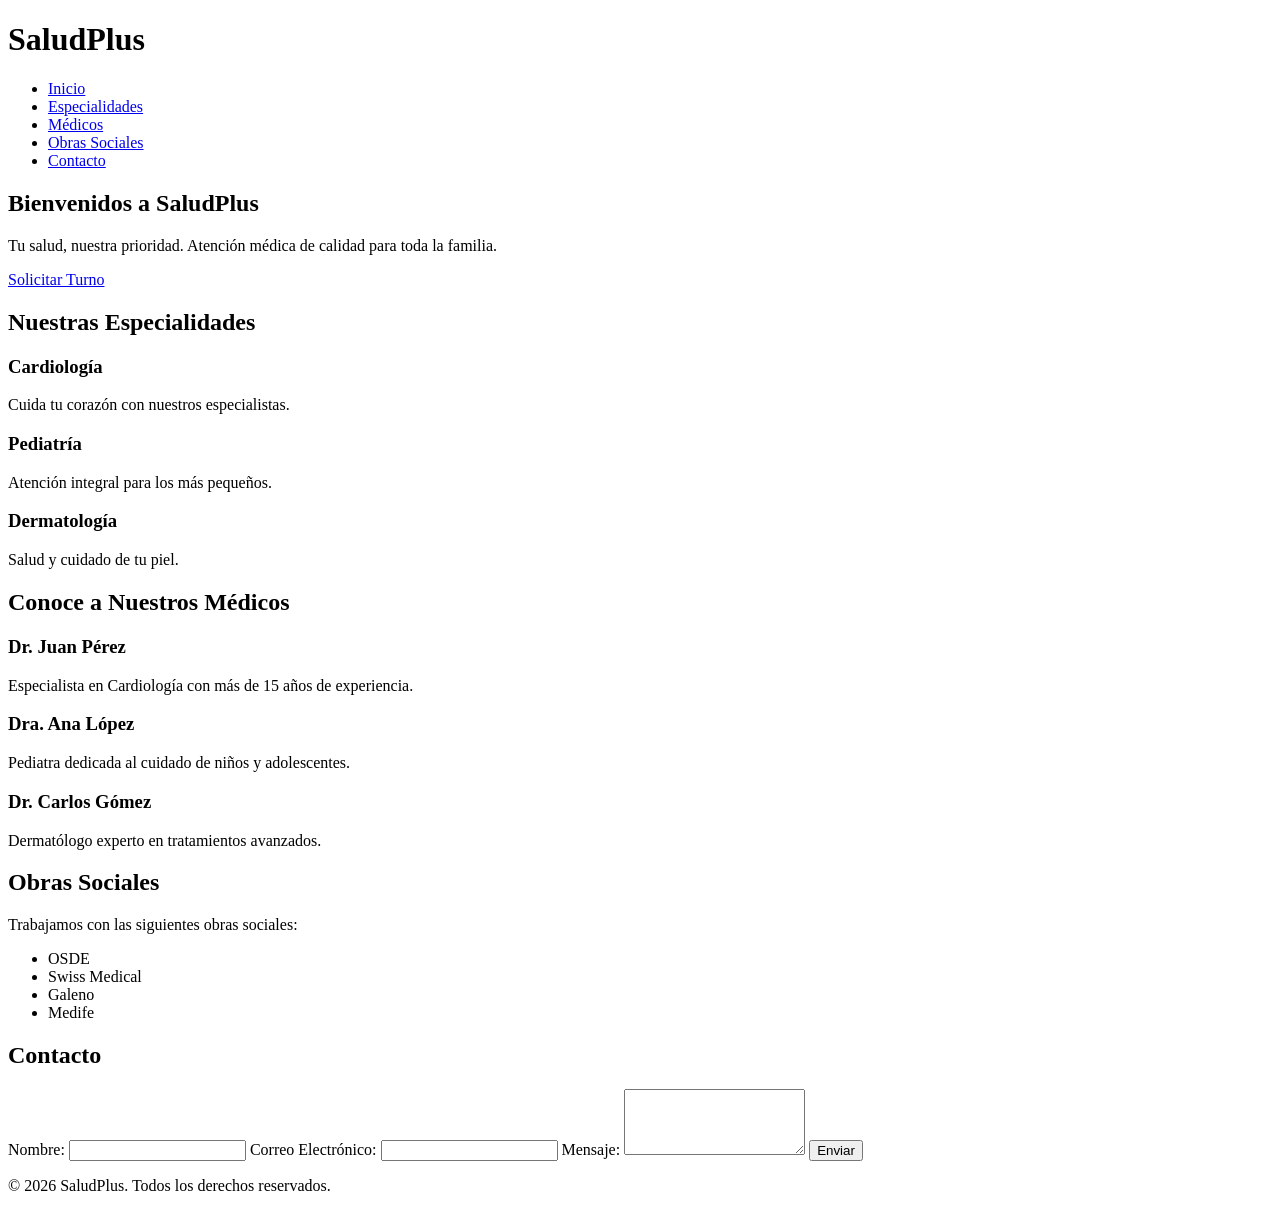
==== index.html @ ded3f0c8 "etapa1: estructura inicial del sitio SaludPlus" ====
<!DOCTYPE html>
<html lang="es">
<head>
    <meta charset="UTF-8">
    <meta name="viewport" content="width=device-width, initial-scale=1.0">
    <title>SaludPlus - Consultorio Médico</title>
    <link rel="stylesheet" href="styles.css"> <!-- Enlace a un archivo CSS externo -->
</head>
<body>
    <!-- Encabezado con navegación -->
    <header>
        <div class="logo">
            <h1>SaludPlus</h1>
        </div>
        <nav>
            <ul>
                <li><a href="#hero">Inicio</a></li>
                <li><a href="#especialidades">Especialidades</a></li>
                <li><a href="#medicos">Médicos</a></li>
                <li><a href="#obras-sociales">Obras Sociales</a></li>
                <li><a href="#contacto">Contacto</a></li>
            </ul>
        </nav>
    </header>

    <!-- Hero Section -->
    <section id="hero">
        <div class="hero-content">
            <h2>Bienvenidos a SaludPlus</h2>
            <p>Tu salud, nuestra prioridad. Atención médica de calidad para toda la familia.</p>
            <a href="#contacto" class="btn">Solicitar Turno</a>
        </div>
    </section>

    <!-- Sección de Especialidades Médicas -->
    <section id="especialidades">
        <h2>Nuestras Especialidades</h2>
        <div class="especialidades-list">
            <article>
                <h3>Cardiología</h3>
                <p>Cuida tu corazón con nuestros especialistas.</p>
            </article>
            <article>
                <h3>Pediatría</h3>
                <p>Atención integral para los más pequeños.</p>
            </article>
            <article>
                <h3>Dermatología</h3>
                <p>Salud y cuidado de tu piel.</p>
            </article>
        </div>
    </section>

    <!-- Sección de Médicos -->
    <section id="medicos">
        <h2>Conoce a Nuestros Médicos</h2>
        <div class="medicos-list">
            <article>
                <h3>Dr. Juan Pérez</h3>
                <p>Especialista en Cardiología con más de 15 años de experiencia.</p>
            </article>
            <article>
                <h3>Dra. Ana López</h3>
                <p>Pediatra dedicada al cuidado de niños y adolescentes.</p>
            </article>
            <article>
                <h3>Dr. Carlos Gómez</h3>
                <p>Dermatólogo experto en tratamientos avanzados.</p>
            </article>
        </div>
    </section>

    <!-- Sección de Obras Sociales -->
    <section id="obras-sociales">
        <h2>Obras Sociales</h2>
        <p>Trabajamos con las siguientes obras sociales:</p>
        <ul>
            <li>OSDE</li>
            <li>Swiss Medical</li>
            <li>Galeno</li>
            <li>Medife</li>
        </ul>
    </section>

    <!-- Sección de Contacto -->
    <section id="contacto">
        <h2>Contacto</h2>
        <form action="#" method="post">
            <label for="nombre">Nombre:</label>
            <input type="text" id="nombre" name="nombre" required>
            
            <label for="email">Correo Electrónico:</label>
            <input type="email" id="email" name="email" required>
            
            <label for="mensaje">Mensaje:</label>
            <textarea id="mensaje" name="mensaje" rows="4" required></textarea>
            
            <button type="submit">Enviar</button>
        </form>
    </section>

    <!-- Pie de página -->
    <footer>
        <p>&copy; 2026 SaludPlus. Todos los derechos reservados.</p>
    </footer>
</body>
</html>
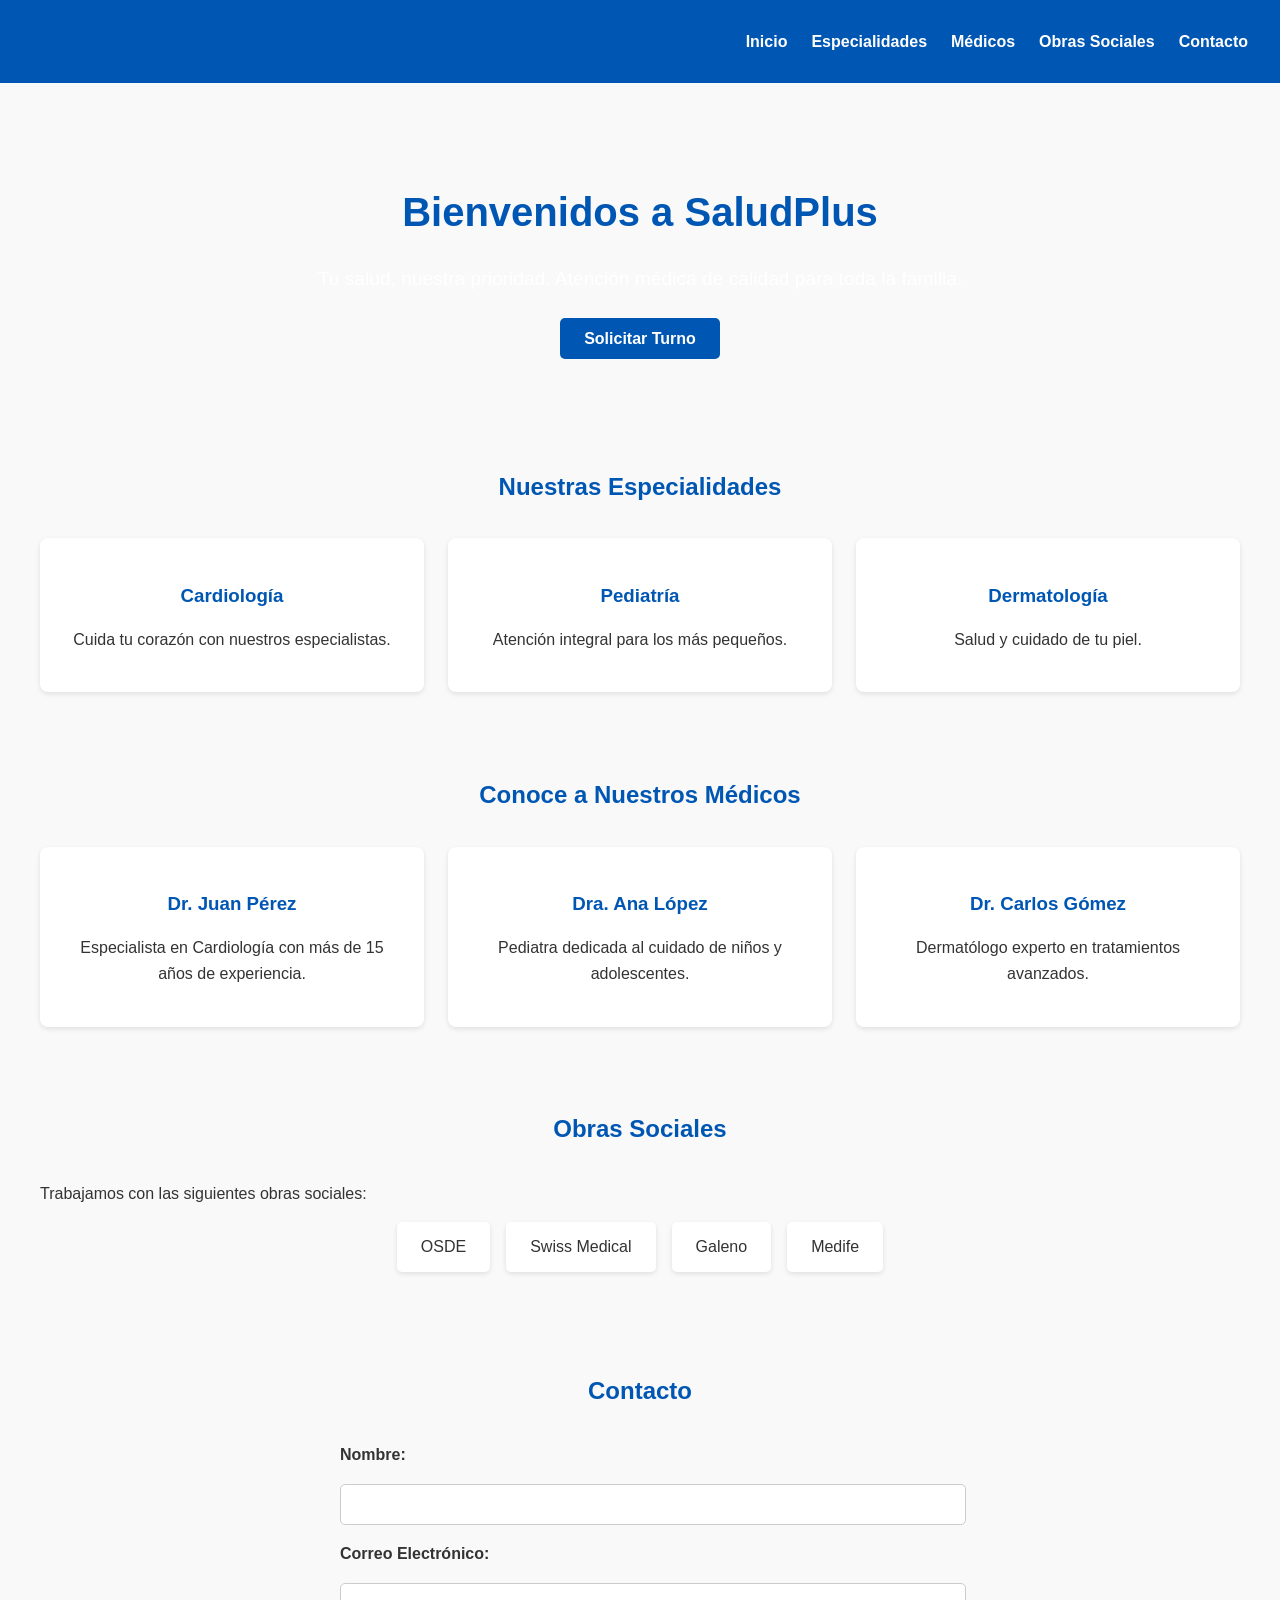
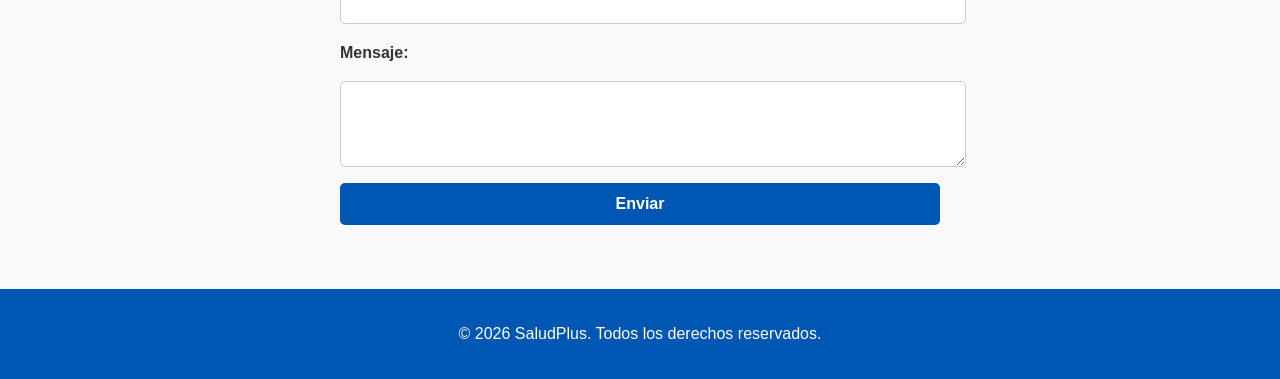
==== commit 46af0d9a: "etapa2: estilos visuales del formulario completados" ====
--- a/index.html
+++ b/index.html
@@ -4,7 +4,7 @@
     <meta charset="UTF-8">
     <meta name="viewport" content="width=device-width, initial-scale=1.0">
     <title>SaludPlus - Consultorio Médico</title>
-    <link rel="stylesheet" href="styles.css"> <!-- Enlace a un archivo CSS externo -->
+    <link rel="stylesheet" href="styles.css"> <!-- Enlace a un archivo CSS externo --> 
 </head>
 <body>
     <!-- Encabezado con navegación -->
--- a/styles.css
+++ b/styles.css
@@ -0,0 +1,215 @@
+/* General Styles */
+body {
+    font-family: Arial, sans-serif;
+    line-height: 1.6;
+    margin: 0;
+    padding: 0;
+    color: #333;
+    background-color: #f9f9f9;
+}
+
+h1, h2, h3 {
+    color: #0056b3;
+}
+
+a {
+    text-decoration: none;
+    color: #0056b3;
+}
+
+a:hover {
+    color: #003d80;
+}
+
+/* Header */
+header {
+    background-color: #0056b3;
+    color: #fff;
+    padding: 1rem 2rem;
+    display: flex;
+    justify-content: space-between;
+    align-items: center;
+}
+
+header .logo h1 {
+    margin: 0;
+}
+
+header nav ul {
+    list-style: none;
+    display: flex;
+    gap: 1.5rem;
+    margin: 0;
+    padding: 0;
+}
+
+header nav ul li a {
+    color: #fff;
+    font-weight: bold;
+}
+
+header nav ul li a:hover {
+    text-decoration: underline;
+}
+
+/* Hero Section */
+#hero {
+    background: url('hero-image.jpg') no-repeat center center/cover;
+    color: #fff;
+    text-align: center;
+    padding: 4rem 2rem;
+}
+
+#hero .hero-content {
+    max-width: 800px;
+    margin: 0 auto;
+}
+
+#hero h2 {
+    font-size: 2.5rem;
+    margin-bottom: 1rem;
+}
+
+#hero p {
+    font-size: 1.2rem;
+    margin-bottom: 2rem;
+}
+
+#hero .btn {
+    background-color: #0056b3;
+    color: #fff;
+    padding: 0.75rem 1.5rem;
+    border-radius: 5px;
+    font-size: 1rem;
+    font-weight: bold;
+    transition: background-color 0.3s;
+}
+
+#hero .btn:hover {
+    background-color: #003d80;
+}
+
+/* Section Styles */
+section {
+    padding: 2rem;
+    margin: 0 auto;
+    max-width: 1200px;
+}
+
+section h2 {
+    text-align: center;
+    margin-bottom: 2rem;
+}
+
+/* Especialidades */
+#especialidades .especialidades-list {
+    display: grid;
+    grid-template-columns: repeat(auto-fit, minmax(250px, 1fr));
+    gap: 1.5rem;
+}
+
+#especialidades article {
+    background: #fff;
+    padding: 1.5rem;
+    border-radius: 8px;
+    box-shadow: 0 2px 5px rgba(0, 0, 0, 0.1);
+    text-align: center;
+}
+
+#especialidades article h3 {
+    margin-bottom: 1rem;
+}
+
+/* Médicos */
+#medicos .medicos-list {
+    display: grid;
+    grid-template-columns: repeat(auto-fit, minmax(250px, 1fr));
+    gap: 1.5rem;
+}
+
+#medicos article {
+    background: #fff;
+    padding: 1.5rem;
+    border-radius: 8px;
+    box-shadow: 0 2px 5px rgba(0, 0, 0, 0.1);
+    text-align: center;
+}
+
+#medicos article h3 {
+    margin-bottom: 1rem;
+}
+
+/* Obras Sociales */
+#obras-sociales ul {
+    list-style: none;
+    padding: 0;
+    display: flex;
+    flex-wrap: wrap;
+    justify-content: center;
+    gap: 1rem;
+}
+
+#obras-sociales ul li {
+    background: #fff;
+    padding: 0.75rem 1.5rem;
+    border-radius: 5px;
+    box-shadow: 0 2px 5px rgba(0, 0, 0, 0.1);
+}
+
+/* Contacto */
+#contacto form {
+    max-width: 600px;
+    margin: 0 auto;
+    display: flex;
+    flex-direction: column;
+    gap: 1rem;
+}
+
+#contacto label {
+    font-weight: bold;
+}
+
+#contacto input, #contacto textarea {
+    width: 100%;
+    padding: 0.75rem;
+    border: 1px solid #ccc;
+    border-radius: 5px;
+}
+
+#contacto button {
+    background-color: #0056b3;
+    color: #fff;
+    padding: 0.75rem;
+    border: none;
+    border-radius: 5px;
+    font-size: 1rem;
+    font-weight: bold;
+    cursor: pointer;
+    transition: background-color 0.3s;
+}
+
+#contacto button:hover {
+    background-color: #003d80;
+}
+
+/* Footer */
+footer {
+    background-color: #0056b3;
+    color: #fff;
+    text-align: center;
+    padding: 1rem;
+    margin-top: 2rem;
+}
+
+/* Responsive Design */
+@media (max-width: 768px) {
+    header {
+        flex-direction: column;
+        text-align: center;
+    }
+
+    header nav ul {
+        flex-direction: column;
+        gap: 1rem;
+    }
+}
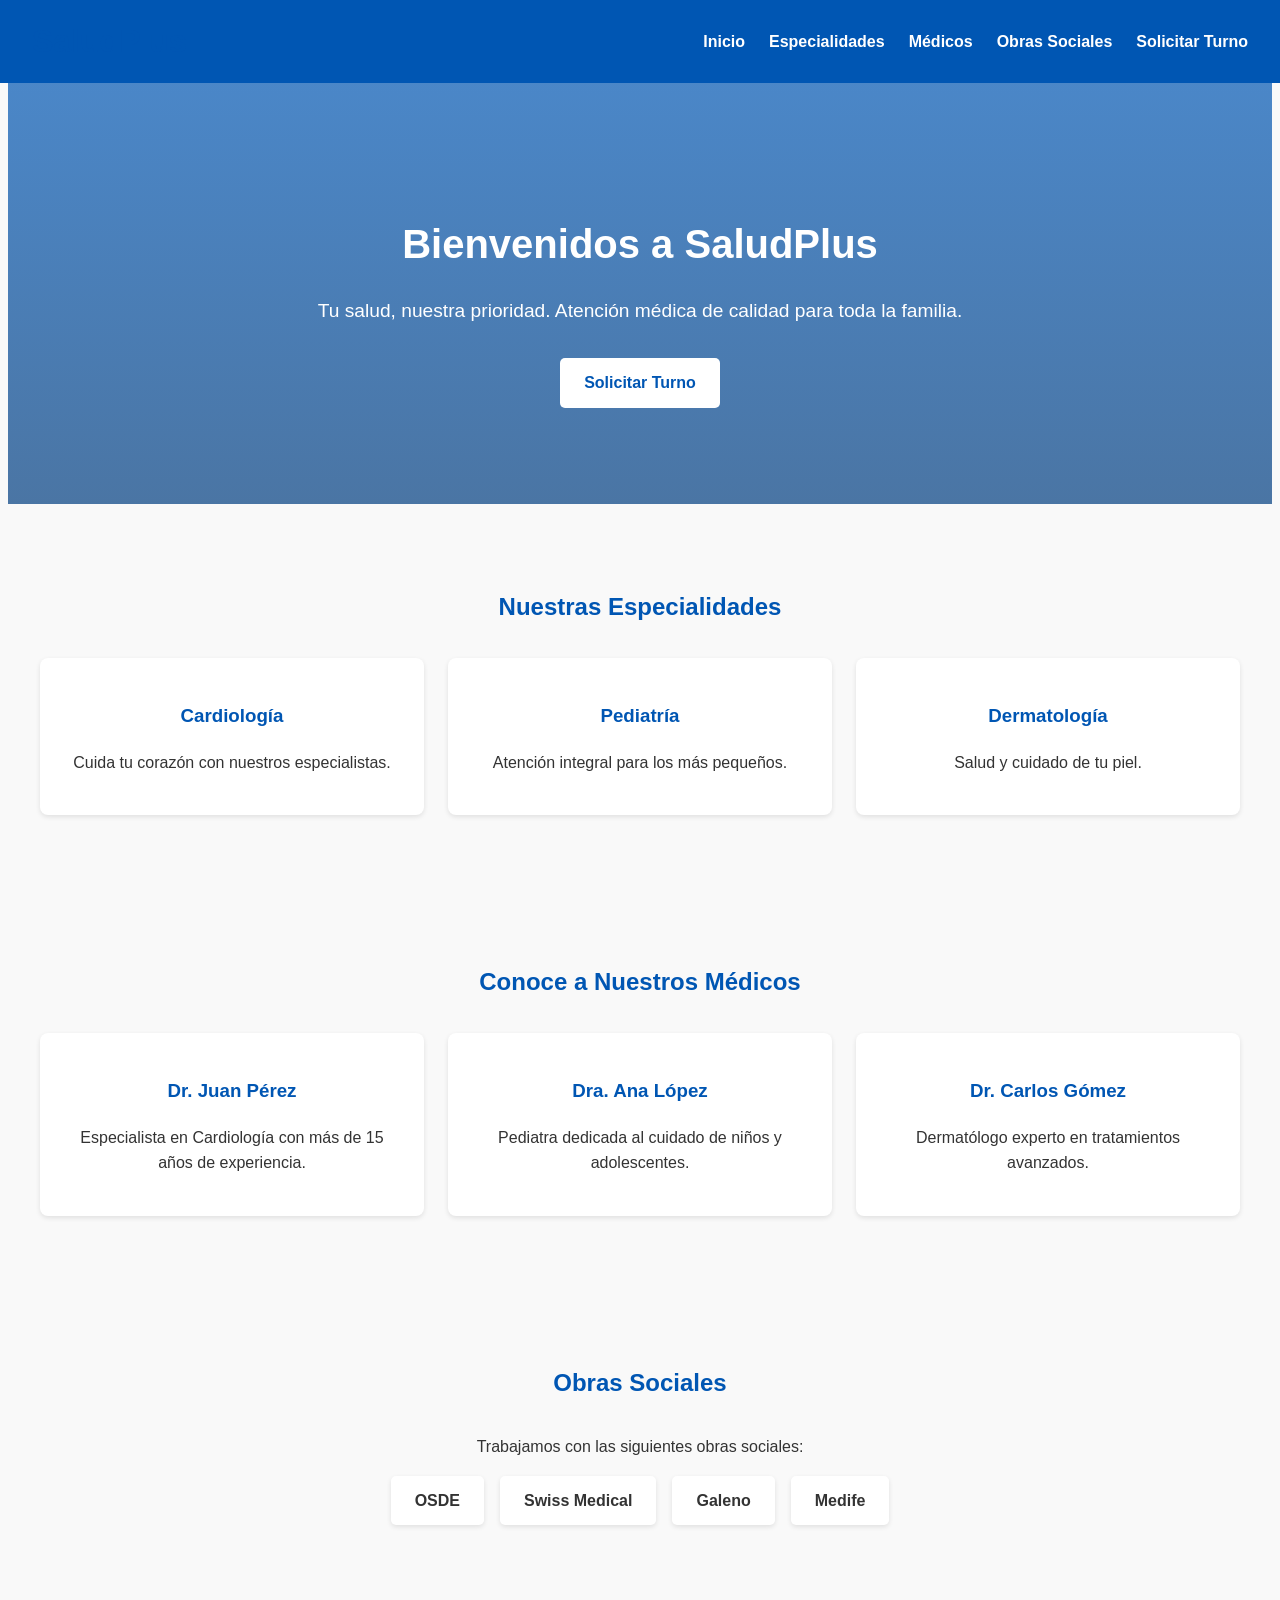
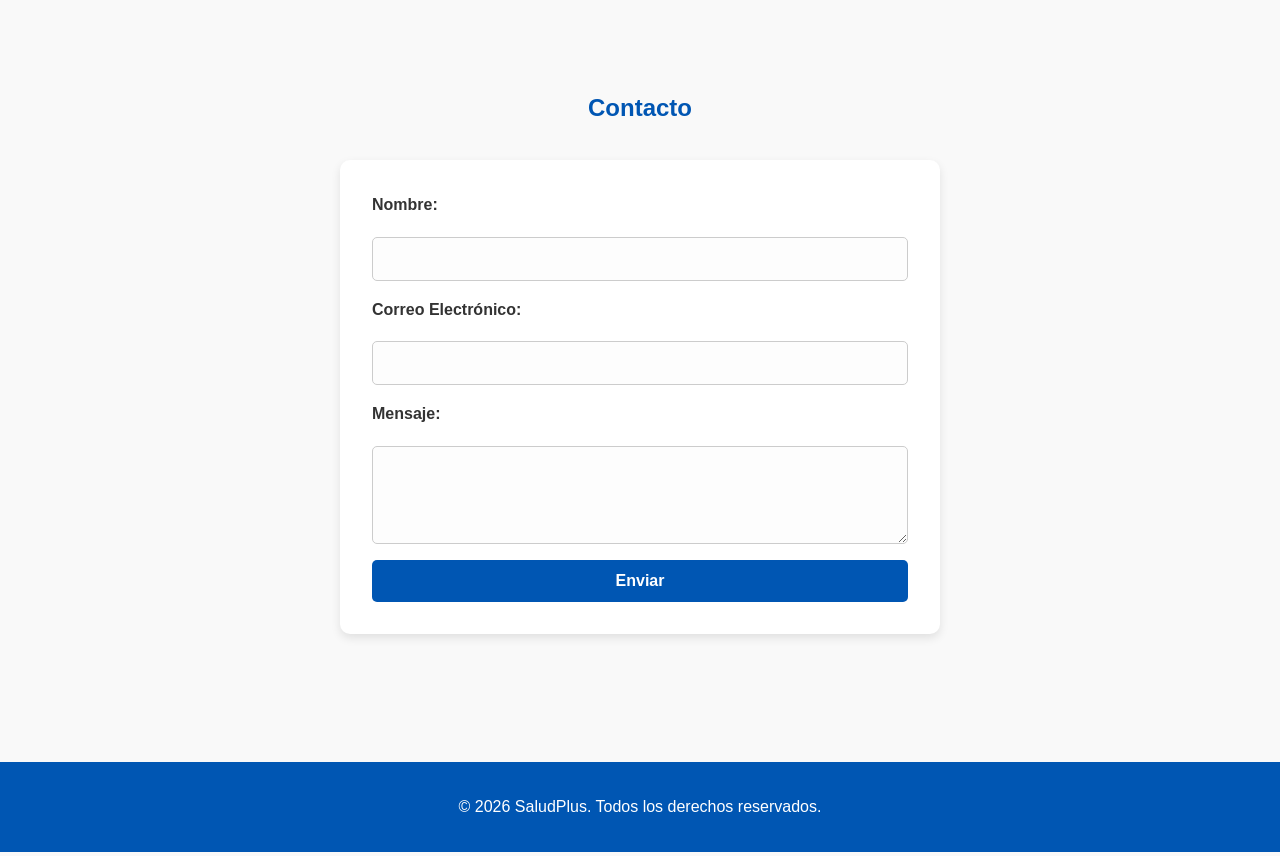
==== commit d03fa593: "fix: corregir enlace de turnos y añadir fieldsets dinámicos perdidos" ====
--- a/index.html
+++ b/index.html
@@ -4,35 +4,32 @@
     <meta charset="UTF-8">
     <meta name="viewport" content="width=device-width, initial-scale=1.0">
     <title>SaludPlus - Consultorio Médico</title>
-    <link rel="stylesheet" href="styles.css"> <!-- Enlace a un archivo CSS externo --> 
+    <link rel="stylesheet" href="styles.css"> 
 </head>
 <body>
-    <!-- Encabezado con navegación -->
     <header>
         <div class="logo">
             <h1>SaludPlus</h1>
         </div>
         <nav>
             <ul>
-                <li><a href="#hero">Inicio</a></li>
-                <li><a href="#especialidades">Especialidades</a></li>
-                <li><a href="#medicos">Médicos</a></li>
-                <li><a href="#obras-sociales">Obras Sociales</a></li>
-                <li><a href="#contacto">Contacto</a></li>
+                <li><a href="index.html#hero">Inicio</a></li>
+                <li><a href="index.html#especialidades">Especialidades</a></li>
+                <li><a href="index.html#medicos">Médicos</a></li>
+                <li><a href="index.html#obras-sociales">Obras Sociales</a></li>
+                <li><a href="turnos.html">Solicitar Turno</a></li>
             </ul>
         </nav>
     </header>
 
-    <!-- Hero Section -->
     <section id="hero">
         <div class="hero-content">
             <h2>Bienvenidos a SaludPlus</h2>
             <p>Tu salud, nuestra prioridad. Atención médica de calidad para toda la familia.</p>
-            <a href="#contacto" class="btn">Solicitar Turno</a>
+            <a href="turnos.html" class="btn">Solicitar Turno</a>
         </div>
     </section>
 
-    <!-- Sección de Especialidades Médicas -->
     <section id="especialidades">
         <h2>Nuestras Especialidades</h2>
         <div class="especialidades-list">
@@ -51,7 +48,6 @@
         </div>
     </section>
 
-    <!-- Sección de Médicos -->
     <section id="medicos">
         <h2>Conoce a Nuestros Médicos</h2>
         <div class="medicos-list">
@@ -70,7 +66,6 @@
         </div>
     </section>
 
-    <!-- Sección de Obras Sociales -->
     <section id="obras-sociales">
         <h2>Obras Sociales</h2>
         <p>Trabajamos con las siguientes obras sociales:</p>
@@ -82,7 +77,6 @@
         </ul>
     </section>
 
-    <!-- Sección de Contacto -->
     <section id="contacto">
         <h2>Contacto</h2>
         <form action="#" method="post">
@@ -99,7 +93,6 @@
         </form>
     </section>
 
-    <!-- Pie de página -->
     <footer>
         <p>&copy; 2026 SaludPlus. Todos los derechos reservados.</p>
     </footer>
--- a/styles.css
+++ b/styles.css
@@ -1,6 +1,6 @@
 /* General Styles */
 body {
-    font-family: Arial, sans-serif;
+    font-family: 'Segoe UI', Arial, sans-serif;
     line-height: 1.6;
     margin: 0;
     padding: 0;
@@ -54,10 +54,10 @@
 
 /* Hero Section */
 #hero {
-    background: url('hero-image.jpg') no-repeat center center/cover;
-    color: #fff;
-    text-align: center;
-    padding: 4rem 2rem;
+    background: linear-gradient(rgba(0, 86, 179, 0.7), rgba(0, 61, 128, 0.7)), url('hero-image.jpg') no-repeat center center/cover;
+    color: #fff;
+    text-align: center;
+    padding: 6rem 2rem;
 }
 
 #hero .hero-content {
@@ -68,6 +68,7 @@
 #hero h2 {
     font-size: 2.5rem;
     margin-bottom: 1rem;
+    color: #fff;
 }
 
 #hero p {
@@ -76,22 +77,24 @@
 }
 
 #hero .btn {
-    background-color: #0056b3;
-    color: #fff;
+    background-color: #fff;
+    color: #0056b3;
     padding: 0.75rem 1.5rem;
     border-radius: 5px;
     font-size: 1rem;
     font-weight: bold;
-    transition: background-color 0.3s;
+    transition: background-color 0.3s, color 0.3s;
+    display: inline-block;
 }
 
 #hero .btn:hover {
     background-color: #003d80;
+    color: #fff;
 }
 
 /* Section Styles */
 section {
-    padding: 2rem;
+    padding: 4rem 2rem;
     margin: 0 auto;
     max-width: 1200px;
 }
@@ -101,14 +104,14 @@
     margin-bottom: 2rem;
 }
 
-/* Especialidades */
-#especialidades .especialidades-list {
+/* Especialidades y Médicos (Grid Layout) */
+.especialidades-list, .medicos-list {
     display: grid;
     grid-template-columns: repeat(auto-fit, minmax(250px, 1fr));
     gap: 1.5rem;
 }
 
-#especialidades article {
+#especialidades article, #medicos article {
     background: #fff;
     padding: 1.5rem;
     border-radius: 8px;
@@ -116,30 +119,11 @@
     text-align: center;
 }
 
-#especialidades article h3 {
-    margin-bottom: 1rem;
-}
-
-/* Médicos */
-#medicos .medicos-list {
-    display: grid;
-    grid-template-columns: repeat(auto-fit, minmax(250px, 1fr));
-    gap: 1.5rem;
-}
-
-#medicos article {
-    background: #fff;
-    padding: 1.5rem;
-    border-radius: 8px;
-    box-shadow: 0 2px 5px rgba(0, 0, 0, 0.1);
-    text-align: center;
-}
-
-#medicos article h3 {
-    margin-bottom: 1rem;
-}
-
 /* Obras Sociales */
+#obras-sociales {
+    text-align: center;
+}
+
 #obras-sociales ul {
     list-style: none;
     padding: 0;
@@ -154,42 +138,107 @@
     padding: 0.75rem 1.5rem;
     border-radius: 5px;
     box-shadow: 0 2px 5px rgba(0, 0, 0, 0.1);
-}
-
-/* Contacto */
-#contacto form {
+    font-weight: bold;
+}
+
+/* Formularios Generales (Contacto & Turnos) */
+form {
+    background: #ffffff;
+    padding: 2rem;
+    border-radius: 10px;
+    box-shadow: 0 4px 10px rgba(0, 0, 0, 0.1);
     max-width: 600px;
+    width: 100%;
     margin: 0 auto;
     display: flex;
     flex-direction: column;
     gap: 1rem;
-}
-
-#contacto label {
-    font-weight: bold;
-}
-
-#contacto input, #contacto textarea {
+    box-sizing: border-box;
+}
+
+label {
+    font-weight: bold;
+    color: #333;
+    margin-bottom: 0.2rem;
+}
+
+input, select, textarea {
     width: 100%;
     padding: 0.75rem;
     border: 1px solid #ccc;
     border-radius: 5px;
-}
-
-#contacto button {
+    font-size: 1rem;
+    box-sizing: border-box;
+    transition: border-color 0.3s, box-shadow 0.3s;
+    background-color: #fdfdfd;
+}
+
+/* Hover & Focus en Inputs */
+input:hover, select:hover, textarea:hover {
+    border-color: #0056b3;
+}
+
+input:focus, select:focus, textarea:focus {
+    border-color: #0056b3;
+    box-shadow: 0 0 5px rgba(0, 86, 179, 0.5);
+    outline: none;
+}
+
+button, .btn-submit {
     background-color: #0056b3;
     color: #fff;
-    padding: 0.75rem;
+    padding: 0.75rem 1.5rem;
     border: none;
     border-radius: 5px;
     font-size: 1rem;
     font-weight: bold;
     cursor: pointer;
-    transition: background-color 0.3s;
-}
-
-#contacto button:hover {
+    transition: background-color 0.3s, transform 0.2s;
+    align-self: center;
+    width: 100%;
+}
+
+button:hover, .btn-submit:hover {
     background-color: #003d80;
+    transform: scale(1.02);
+}
+
+/* Estilos específicos para la sección de Turnos */
+.contenedor-turnos {
+    display: flex;
+    justify-content: center;
+    align-items: center;
+    min-height: 80vh;
+    padding: 2rem;
+}
+
+.formulario-seccion {
+    width: 100%;
+    max-width: 700px;
+    padding: 0;
+}
+
+fieldset {
+    border: 1px solid #0056b3;
+    border-radius: 8px;
+    padding: 1.5rem;
+    margin-bottom: 1rem;
+    background-color: #f9f9ff;
+    display: flex;
+    flex-direction: column;
+    gap: 0.8rem;
+}
+
+legend {
+    font-weight: bold;
+    color: #0056b3;
+    padding: 0 0.5rem;
+    font-size: 1.1rem;
+}
+
+/* Ocultar campos dinámicos */
+.hidden {
+    display: none !important;
 }
 
 /* Footer */
@@ -198,7 +247,7 @@
     color: #fff;
     text-align: center;
     padding: 1rem;
-    margin-top: 2rem;
+    margin-top: 4rem;
 }
 
 /* Responsive Design */
@@ -206,10 +255,15 @@
     header {
         flex-direction: column;
         text-align: center;
+        gap: 1rem;
     }
 
     header nav ul {
         flex-direction: column;
         gap: 1rem;
     }
+    
+    form, fieldset {
+        padding: 1.2rem;
+    }
 }
